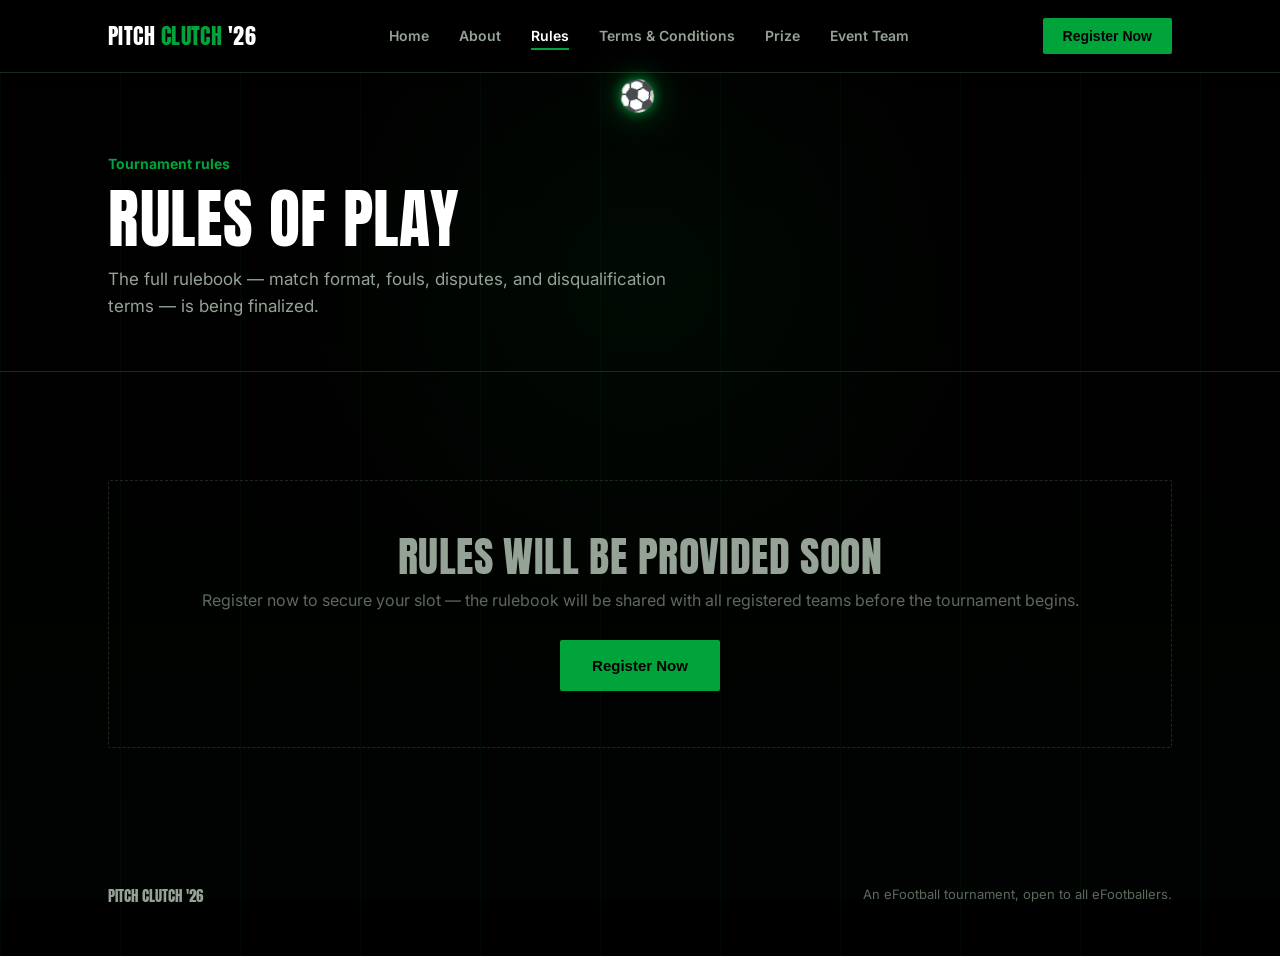
==== rules.html @ 17aa7e0b "Initial Pitch Clutch website" ====
<!DOCTYPE html>
<html lang="en">
<head>
<meta charset="UTF-8">
<meta name="viewport" content="width=device-width, initial-scale=1.0">
<title>Rules — Pitch Clutch '26</title>
<link rel="stylesheet" href="style.css">
</head>
<body>

<nav class="nav">
  <div class="nav-inner">
    <a href="index.html" class="logo">PITCH <span>CLUTCH</span> '26</a>
    <button class="nav-toggle" aria-label="Toggle menu"><span></span><span></span><span></span></button>
    <ul class="nav-links">
      <li><a href="index.html">Home</a></li>
      <li><a href="about.html">About</a></li>
      <li><a href="rules.html">Rules</a></li>
      <li><a href="terms.html">Terms &amp; Conditions</a></li>
      <li><a href="prize.html">Prize</a></li>
      <li><a href="team.html">Event Team</a></li>
    </ul>
    <a href="register.html"><button class="nav-cta">Register Now</button></a>
  </div>
</nav>

<header class="page-head">
  <div class="wrap">
    <div class="kicker">Tournament rules</div>
    <h1 class="display">Rules of play</h1>
    <p>The full rulebook — match format, fouls, disputes, and disqualification terms — is being finalized.</p>
  </div>
</header>

<section>
  <div class="wrap">
    <div class="soon">
      <div class="display">Rules will be provided soon</div>
      <p>Register now to secure your slot — the rulebook will be shared with all registered teams before the tournament begins.</p>
      <div style="margin-top:26px;">
        <a href="register.html"><button class="btn btn-primary">Register Now</button></a>
      </div>
    </div>
  </div>
</section>

<footer>
  <div class="wrap" style="display:flex;justify-content:space-between;flex-wrap:wrap;gap:12px;width:100%;">
    <div class="fdisplay">PITCH CLUTCH '26</div>
    <div>An eFootball tournament, open to all eFootballers.</div>
  </div>
</footer>

<script src="app.js"></script>
<script src="pitch-effects.js"></script>
</body>
</html>
---- style.css ----
@import url('https://fonts.googleapis.com/css2?family=Anton&family=Inter:wght@400;500;600;700;800&display=swap');

:root{
  --bg:#000000;
  --surface:#0a0d0a;
  --surface-2:#0f150f;
  --line:#1c2a1c;
  --primary:#00A43A;
  --primary-hover:#006B2B;
  --text:#FFFFFF;
  --text-muted:#95a396;
  --text-faint:#5b6a5c;
  --radius:2px;
}

*{box-sizing:border-box;margin:0;padding:0;}

html{scroll-behavior:smooth;}

body{
  background:var(--bg);
  color:var(--text);
  font-family:'Inter',sans-serif;
  line-height:1.6;
  overflow-x:hidden;
  background-image:
    repeating-linear-gradient(90deg, rgba(0,164,58,0.05) 0px, rgba(0,164,58,0.05) 1px, transparent 1px, transparent 120px);
}

a{color:inherit;text-decoration:none;}

img,svg{display:block;max-width:100%;}

.display{
  font-family:'Anton',sans-serif;
  font-weight:400;
  letter-spacing:0.01em;
  line-height:0.95;
}

/* ---------- layout helpers ---------- */
.wrap{
  max-width:1120px;
  margin:0 auto;
  padding:0 28px;
}

section{
  padding:88px 0;
  border-bottom:1px solid var(--line);
}

section:last-of-type{border-bottom:none;}

/* ---------- nav ---------- */
.nav{
  position:sticky;
  top:0;
  z-index:50;
  background:rgba(0,0,0,0.88);
  backdrop-filter:blur(10px);
  border-bottom:1px solid var(--line);
}

.nav-inner{
  max-width:1120px;
  margin:0 auto;
  padding:18px 28px;
  display:flex;
  align-items:center;
  justify-content:space-between;
  gap:24px;
}

.logo{
  font-family:'Anton',sans-serif;
  font-size:22px;
  letter-spacing:0.02em;
  white-space:nowrap;
}
.logo span{color:var(--primary);}

.nav-links{
  display:flex;
  align-items:center;
  gap:30px;
  list-style:none;
  font-size:14px;
  font-weight:600;
}

.nav-links a{
  color:var(--text-muted);
  transition:color .15s ease;
  position:relative;
  padding:4px 0;
}
.nav-links a:hover, .nav-links a.active{color:var(--text);}
.nav-links a.active::after{
  content:"";
  position:absolute;
  left:0;right:0;bottom:-2px;
  height:2px;
  background:var(--primary);
}

.nav-cta{
  background:var(--primary);
  color:#000;
  font-weight:800;
  font-size:14px;
  padding:10px 20px;
  border-radius:var(--radius);
  border:none;
  cursor:pointer;
  transition:background .15s ease;
}
.nav-cta:hover{background:var(--primary-hover);color:#fff;}

.nav-toggle{
  display:none;
  background:none;border:none;
  width:28px;height:20px;
  position:relative;
  cursor:pointer;
}
.nav-toggle span{
  position:absolute;left:0;right:0;height:2px;background:var(--text);
  transition:transform .2s ease, opacity .2s ease;
}
.nav-toggle span:nth-child(1){top:0;}
.nav-toggle span:nth-child(2){top:9px;}
.nav-toggle span:nth-child(3){top:18px;}

/* ---------- buttons ---------- */
.btn{
  display:inline-flex;
  align-items:center;
  gap:10px;
  padding:15px 30px;
  font-weight:800;
  font-size:15px;
  border-radius:var(--radius);
  border:2px solid transparent;
  cursor:pointer;
  transition:all .15s ease;
}
.btn-primary{background:var(--primary);color:#000;}
.btn-primary:hover{background:var(--primary-hover);color:#fff;transform:translateY(-2px);}
.btn-outline{background:transparent;color:var(--text);border-color:var(--line);}
.btn-outline:hover{border-color:var(--primary);color:var(--primary);}

/* ---------- hero ---------- */
.hero{
  padding:120px 0 90px;
  position:relative;
  border-bottom:1px solid var(--line);
}

.hero-eyebrow{
  color:var(--primary);
  font-weight:700;
  font-size:15px;
  margin-bottom:18px;
}

.hero h1{
  font-size:clamp(48px,9vw,108px);
  text-transform:uppercase;
}
.hero h1 .accent{color:var(--primary);}

.hero-sub{
  margin-top:22px;
  font-size:clamp(18px,2.4vw,24px);
  color:var(--text-muted);
  max-width:640px;
}

.hero-meta{
  display:flex;
  flex-wrap:wrap;
  gap:14px;
  margin-top:40px;
}

.pill{
  border:1px solid var(--line);
  background:var(--surface);
  padding:12px 18px;
  border-radius:100px;
  font-size:14px;
  font-weight:600;
  color:var(--text-muted);
  display:flex;
  align-items:center;
  gap:8px;
}
.pill strong{color:var(--text);font-weight:800;}
.pill.fee{border-color:rgba(0,164,58,0.4);color:var(--text);}

.hero-actions{
  display:flex;
  flex-wrap:wrap;
  gap:16px;
  margin-top:44px;
}

.hero-field{
  margin-top:56px;
  padding-top:30px;
  border-top:1px solid var(--line);
  color:var(--text-faint);
  font-size:14px;
  max-width:520px;
}

/* ---------- page header (non-home pages) ---------- */
.page-head{
  padding:80px 0 50px;
  border-bottom:1px solid var(--line);
}
.page-head .kicker{color:var(--primary);font-weight:700;font-size:14px;margin-bottom:14px;}
.page-head h1{font-size:clamp(38px,6vw,64px);text-transform:uppercase;}
.page-head p{margin-top:16px;color:var(--text-muted);max-width:600px;font-size:17px;}

/* ---------- generic content ---------- */
.section-head{margin-bottom:40px;}
.section-head .kicker{color:var(--primary);font-weight:700;font-size:14px;margin-bottom:12px;}
.section-head h2{font-size:clamp(30px,4.5vw,46px);text-transform:uppercase;max-width:640px;}

.lede{
  font-size:19px;
  color:var(--text-muted);
  max-width:680px;
}

.card{
  background:var(--surface);
  border:1px solid var(--line);
  border-radius:var(--radius);
  padding:28px;
}

.card-grid{
  display:grid;
  grid-template-columns:repeat(auto-fit,minmax(240px,1fr));
  gap:18px;
  margin-top:32px;
}

.stat-num{
  font-family:'Anton',sans-serif;
  font-size:44px;
  color:var(--primary);
}

/* ---------- coming soon block ---------- */
.soon{
  border:1px dashed var(--line);
  border-radius:var(--radius);
  padding:56px 32px;
  text-align:center;
  margin-top:20px;
}
.soon .display{font-size:clamp(28px,5vw,42px);text-transform:uppercase;color:var(--text-muted);}
.soon p{margin-top:12px;color:var(--text-faint);}

/* ---------- prize podium ---------- */
.podium{
  display:flex;
  align-items:flex-end;
  justify-content:center;
  gap:24px;
  margin-top:56px;
  flex-wrap:wrap;
}

.podium-item{
  width:220px;
  text-align:center;
}

.podium-amount{
  font-family:'Anton',sans-serif;
  font-size:38px;
  color:#000;
}

.podium-block{
  background:linear-gradient(180deg, var(--primary), var(--primary-hover));
  border-radius:var(--radius) var(--radius) 0 0;
  display:flex;
  align-items:center;
  justify-content:center;
  flex-direction:column;
  gap:6px;
  transform-origin:bottom;
  animation:rise 0.9s cubic-bezier(.2,.9,.3,1) both;
}

.podium-item.first .podium-block{height:220px;}
.podium-item.second .podium-block{height:150px;}
.podium-item.first .podium-block{animation-delay:.1s;}
.podium-item.second .podium-block{animation-delay:.25s;}

@keyframes rise{
  from{transform:scaleY(0);opacity:0;}
  to{transform:scaleY(1);opacity:1;}
}

.podium-rank{
  font-size:13px;
  font-weight:800;
  letter-spacing:0.05em;
  color:#000;
  opacity:0.7;
}

.podium-label{
  margin-top:16px;
  font-weight:700;
  color:var(--text);
}
.podium-sub{color:var(--text-faint);font-size:13px;margin-top:4px;}

@media (prefers-reduced-motion: reduce){
  .podium-block{animation:none;}
}

/* ---------- rules / terms list ---------- */
.numbered{
  list-style:none;
  counter-reset:item;
  margin-top:24px;
}
.numbered li{
  counter-increment:item;
  display:flex;
  gap:20px;
  padding:22px 0;
  border-top:1px solid var(--line);
}
.numbered li:last-child{border-bottom:1px solid var(--line);}
.numbered li::before{
  content:counter(item);
  font-family:'Anton',sans-serif;
  font-size:22px;
  color:var(--primary);
  min-width:36px;
}
.numbered li .body h3{font-size:16px;margin-bottom:6px;}
.numbered li .body p{color:var(--text-muted);font-size:15px;}

/* ---------- team ---------- */
.team-grid{
  display:grid;
  grid-template-columns:repeat(auto-fit,minmax(200px,1fr));
  gap:18px;
  margin-top:36px;
}
.team-card{
  background:var(--surface);
  border:1px solid var(--line);
  padding:26px 22px;
  border-radius:var(--radius);
}
.team-avatar{
  width:52px;height:52px;
  border-radius:50%;
  background:var(--surface-2);
  border:1px solid var(--line);
  display:flex;align-items:center;justify-content:center;
  font-family:'Anton',sans-serif;
  color:var(--primary);
  font-size:18px;
  margin-bottom:16px;
}
.team-card h3{font-size:17px;}
.team-card .role{color:var(--primary);font-size:13px;font-weight:700;margin-top:4px;}
.team-card .contact{color:var(--text-faint);font-size:13px;margin-top:10px;}

/* ---------- footer ---------- */
footer{
  padding:48px 0;
  color:var(--text-faint);
  font-size:13px;
  display:flex;
  justify-content:space-between;
  flex-wrap:wrap;
  gap:12px;
}
footer .fdisplay{
  font-family:'Anton',sans-serif;
  color:var(--text-muted);
  font-size:15px;
}

/* ---------- registration ---------- */
.auth-box{
  max-width:460px;
  margin:0 auto;
  background:var(--surface);
  border:1px solid var(--line);
  padding:44px 36px;
  border-radius:var(--radius);
  text-align:center;
}
.auth-box .display{font-size:26px;text-transform:uppercase;margin-bottom:10px;}
.auth-box p{color:var(--text-muted);font-size:15px;margin-bottom:28px;}

.google-btn{
  width:100%;
  display:flex;
  align-items:center;
  justify-content:center;
  gap:12px;
  background:#fff;
  color:#1f1f1f;
  font-weight:700;
  font-size:15px;
  padding:14px 20px;
  border-radius:var(--radius);
  border:none;
  cursor:pointer;
  transition:opacity .15s ease;
}
.google-btn:hover{opacity:0.88;}
.google-btn svg{width:20px;height:20px;}

.session-bar{
  max-width:760px;
  margin:0 auto 30px;
  display:flex;
  align-items:center;
  justify-content:space-between;
  background:var(--surface);
  border:1px solid var(--line);
  padding:14px 20px;
  border-radius:var(--radius);
  font-size:14px;
  color:var(--text-muted);
}
.session-bar b{color:var(--text);}
.link-btn{
  background:none;border:none;color:var(--primary);font-weight:700;cursor:pointer;font-size:14px;
}
.link-btn:hover{color:var(--primary-hover);text-decoration:underline;}

.form-wrap{max-width:760px;margin:0 auto;}

fieldset{
  border:1px solid var(--line);
  border-radius:var(--radius);
  padding:28px 24px 10px;
  margin-bottom:24px;
}
legend{
  font-family:'Anton',sans-serif;
  font-size:20px;
  color:var(--primary);
  padding:0 10px;
  text-transform:uppercase;
}

.field-row{
  display:grid;
  grid-template-columns:1fr 1fr;
  gap:18px;
}
@media (max-width:640px){.field-row{grid-template-columns:1fr;}}

.field{margin-bottom:20px;}
.field label{
  display:block;
  font-size:13px;
  font-weight:700;
  color:var(--text-muted);
  margin-bottom:8px;
}
.field input, .field select{
  width:100%;
  background:var(--surface-2);
  border:1px solid var(--line);
  color:var(--text);
  padding:13px 14px;
  border-radius:var(--radius);
  font-size:15px;
  font-family:'Inter',sans-serif;
}
.field input:focus, .field select:focus{
  outline:none;
  border-color:var(--primary);
}
.field .err{
  color:#ff6b6b;
  font-size:12px;
  margin-top:6px;
  display:none;
}
.field.invalid input{border-color:#ff6b6b;}
.field.invalid .err{display:block;}

.college-choice{
  display:flex;
  gap:10px;
  margin-bottom:14px;
  flex-wrap:wrap;
}
.college-opt{
  flex:1;
  min-width:140px;
  text-align:center;
  padding:12px;
  border:1px solid var(--line);
  border-radius:var(--radius);
  cursor:pointer;
  font-weight:700;
  color:var(--text-muted);
  font-size:14px;
  transition:all .15s ease;
}
.college-opt.active{
  border-color:var(--primary);
  color:var(--primary);
  background:rgba(0,164,58,0.08);
}

.submit-row{
  display:flex;
  align-items:center;
  gap:18px;
  margin-top:8px;
  flex-wrap:wrap;
}

.form-msg{
  font-size:14px;
  font-weight:600;
  min-height:20px;
}
.form-msg.ok{color:var(--primary);}
.form-msg.error{color:#ff6b6b;}

.success-box{
  max-width:520px;
  margin:0 auto;
  text-align:center;
  background:var(--surface);
  border:1px solid var(--primary);
  padding:50px 36px;
  border-radius:var(--radius);
}
.success-box .display{font-size:30px;color:var(--primary);text-transform:uppercase;}
.success-box p{color:var(--text-muted);margin-top:14px;}

/* ---------- responsive nav ---------- */
@media (max-width:860px){
  .nav-links{
    position:fixed;
    top:64px;left:0;right:0;
    background:#000;
    border-bottom:1px solid var(--line);
    flex-direction:column;
    align-items:flex-start;
    padding:20px 28px 28px;
    gap:18px;
    transform:translateY(-140%);
    transition:transform .25s ease;
  }
  .nav-links.open{transform:translateY(0);}
  .nav-toggle{display:block;}
  .nav-cta{display:none;}
}


/* ============================================================
   PITCH CLUTCH — DYNAMIC MATCH-DAY EFFECTS
   ============================================================ */

/* ---------- cinematic scroll atmosphere ---------- */
body::before{
  content:"";
  position:fixed;
  inset:0;
  pointer-events:none;
  z-index:1;
  background:
    radial-gradient(circle at 50% 30%, rgba(0,164,58,0.055), transparent 38%),
    linear-gradient(180deg, transparent 0%, rgba(0,164,58,0.018) 100%);
  mix-blend-mode:screen;
}

/* Keep real content above the atmospheric overlay */
.nav,
main,
header,
section,
footer{
  position:relative;
  z-index:2;
}

/* ---------- high-speed football / GOAL trail ---------- */
.scroll-football{
  position:fixed;
  left:0;
  top:0;
  width:44px;
  height:44px;
  display:flex;
  align-items:center;
  justify-content:center;
  z-index:9999;
  pointer-events:none;
  font-size:30px;
  line-height:1;
  filter:
    drop-shadow(0 0 7px rgba(255,255,255,.75))
    drop-shadow(0 0 15px rgba(0,164,58,.8));
  will-change:transform,opacity;
}

.scroll-football::before,
.scroll-football::after{
  content:"";
  position:absolute;
  right:26px;
  top:50%;
  height:3px;
  border-radius:999px;
  transform:translateY(-50%);
  transform-origin:right center;
  background:linear-gradient(90deg, transparent, rgba(255,255,255,.9), rgba(0,164,58,.65));
  filter:blur(1px);
}

.scroll-football::before{
  width:115px;
  opacity:.7;
}

.scroll-football::after{
  width:65px;
  height:7px;
  opacity:.22;
  filter:blur(5px);
}

.scroll-football.goal-shot{
  animation:footballShot 1.05s cubic-bezier(.16,.78,.24,1) forwards;
}

.scroll-football .goal-word{
  position:absolute;
  left:34px;
  top:50%;
  transform:translateY(-50%);
  font-family:'Anton',sans-serif;
  font-size:20px;
  letter-spacing:.18em;
  color:rgba(255,255,255,.34);
  white-space:nowrap;
  opacity:0;
  animation:goalFade 2s ease-out forwards;
  animation-delay:.12s;
  text-shadow:0 0 12px rgba(0,164,58,.22);
}

@keyframes footballShot{
  0%{
    opacity:0;
    transform:translate3d(-10vw, 30px, 0) scale(.45) rotate(-20deg);
  }
  8%{
    opacity:1;
  }
  72%{
    opacity:1;
  }
  100%{
    opacity:0;
    transform:translate3d(115vw, -100px, 0) scale(.82) rotate(760deg);
  }
}

.scroll-football.reverse{
  transform:scaleX(-1);
}

@keyframes goalFade{
  0%{
    opacity:0;
    transform:translate(0,-50%) scale(1.15);
    filter:blur(0);
  }
  25%{
    opacity:.35;
  }
  100%{
    opacity:0;
    transform:translate(30px,-50%) scale(.88);
    filter:blur(2px);
  }
}

/* ---------- prize podium enhancement ---------- */
.podium-item{
  position:relative;
  transition:transform .3s ease, filter .3s ease;
}

.podium-item:hover{
  transform:translateY(-8px);
}

.podium-item.first{
  animation:prizeFloat 2.8s ease-in-out infinite;
}

.podium-item.second{
  animation:prizeFloat 3.2s ease-in-out infinite .2s;
}

.podium-item.first:hover,
.podium-item.second:hover{
  animation-play-state:paused;
}

@keyframes prizeFloat{
  0%,100%{transform:translateY(0);}
  50%{transform:translateY(-7px);}
}

/* ---------- premium rotating shields ---------- */
.podium-item.first::before,
.podium-item.second::before{
  content:"";
  position:absolute;
  left:50%;
  top:-54px;
  width:54px;
  height:66px;
  transform:translateX(-50%);
  z-index:5;
  clip-path:polygon(
    10% 8%, 90% 8%,
    96% 25%, 90% 68%,
    50% 100%,
    10% 68%, 4% 25%
  );
  border:2px solid rgba(255,255,255,.65);
  box-shadow:
    0 0 14px rgba(255,255,255,.18),
    inset 0 0 12px rgba(255,255,255,.3);
  animation:shieldSpin 5s linear infinite;
  transform-style:preserve-3d;
}

.podium-item.first::before{
  background:
    linear-gradient(135deg,
      #fff7b0 0%,
      #f6c945 18%,
      #b67b00 42%,
      #ffe98a 58%,
      #c58b00 78%,
      #fff1a3 100%);
  box-shadow:
    0 0 10px rgba(246,201,69,.65),
    0 0 30px rgba(246,201,69,.25),
    inset 0 0 12px rgba(255,255,255,.45);
}

.podium-item.second::before{
  background:
    linear-gradient(135deg,
      #ffffff 0%,
      #d9d9d9 18%,
      #858585 43%,
      #f2f2f2 58%,
      #9c9c9c 80%,
      #ffffff 100%);
  box-shadow:
    0 0 10px rgba(220,220,220,.55),
    0 0 25px rgba(220,220,220,.2),
    inset 0 0 12px rgba(255,255,255,.5);
}

.podium-item.first::after,
.podium-item.second::after{
  position:absolute;
  left:50%;
  top:-43px;
  transform:translateX(-50%);
  z-index:6;
  font-family:'Anton',sans-serif;
  font-size:20px;
  font-weight:400;
  line-height:1;
  color:#111;
  text-shadow:0 1px 2px rgba(255,255,255,.6);
  pointer-events:none;
}

.podium-item.first::after{
  content:"1";
}

.podium-item.second::after{
  content:"2";
  color:#333;
}

@keyframes shieldSpin{
  0%{
    transform:translateX(-50%) rotateY(0deg) rotateZ(-2deg);
  }
  25%{
    transform:translateX(-50%) rotateY(90deg) rotateZ(2deg);
  }
  50%{
    transform:translateX(-50%) rotateY(180deg) rotateZ(-2deg);
  }
  75%{
    transform:translateX(-50%) rotateY(270deg) rotateZ(2deg);
  }
  100%{
    transform:translateX(-50%) rotateY(360deg) rotateZ(-2deg);
  }
}

/* Stronger first-prize visual hierarchy */
.podium-item.first .podium-block{
  box-shadow:
    0 -8px 30px rgba(246,201,69,.13),
    inset 0 1px 0 rgba(255,255,255,.25);
}

.podium-item.second .podium-block{
  background:linear-gradient(180deg,#d6d6d6,#777);
  box-shadow:
    0 -8px 25px rgba(220,220,220,.10),
    inset 0 1px 0 rgba(255,255,255,.3);
}

/* Keep prize text readable on metallic blocks */
.podium-item.second .podium-amount,
.podium-item.second .podium-rank{
  color:#111;
}

/* ---------- subtle card lift across the site ---------- */
.card,
.team-card,
.soon,
.auth-box,
.success-box{
  transition:
    transform .28s ease,
    border-color .28s ease,
    box-shadow .28s ease;
}

.card:hover,
.team-card:hover{
  transform:translateY(-5px);
  border-color:rgba(0,164,58,.42);
  box-shadow:0 12px 35px rgba(0,0,0,.35);
}

/* ---------- mobile tuning ---------- */
@media (max-width:640px){
  .scroll-football{
    font-size:24px;
    width:34px;
    height:34px;
  }

  .scroll-football .goal-word{
    font-size:15px;
    left:27px;
  }

  .scroll-football::before{
    width:75px;
  }

  .scroll-football::after{
    width:45px;
  }

  .podium-item.first::before,
  .podium-item.second::before{
    top:-45px;
    width:44px;
    height:54px;
  }

  .podium-item.first::after,
  .podium-item.second::after{
    top:-36px;
    font-size:16px;
  }
}

/* ---------- accessibility ---------- */
@media (prefers-reduced-motion:reduce){
  .scroll-football{
    display:none !important;
  }

  .podium-item.first,
  .podium-item.second,
  .podium-item.first::before,
  .podium-item.second::before{
    animation:none !important;
  }

  .card,
  .team-card,
  .podium-item{
    transition:none;
  }
}

/* ============================================================
   PITCH CLUTCH PAYMENT SECTION
   ============================================================ */

.payment-fieldset {
  margin-top: 35px;
}

.payment-box {
  background:
    linear-gradient(
      145deg,
      #070907,
      #0d120d
    );

  border: 1px solid rgba(0, 164, 58, 0.45);

  padding: 28px;

  position: relative;

  overflow: hidden;
}


.payment-box::before {
  content: "";

  position: absolute;

  width: 260px;
  height: 260px;

  right: -130px;
  top: -130px;

  border-radius: 50%;

  background:
    rgba(0, 164, 58, 0.08);

  pointer-events: none;
}


.payment-heading {
  font-family: "Anton", sans-serif;

  font-size: 30px;

  color: #ffffff;

  text-transform: uppercase;

  line-height: 1.1;
}


.payment-heading span {
  color: #00A43A;

  margin-left: 5px;
}


.payment-subtitle {
  color: #8d9b8e;

  font-size: 14px;

  margin-top: 8px;
}


.payment-content {
  display: grid;

  grid-template-columns:
    minmax(220px, 320px)
    1fr;

  gap: 30px;

  align-items: center;

  margin-top: 25px;
}


.payment-qr {
  background: #000000;

  padding: 10px;

  border: 2px solid #00A43A;

  border-radius: 4px;

  box-shadow:
    0 0 30px
    rgba(0, 164, 58, 0.18);
}


.payment-qr img {
  width: 100%;

  height: auto;

  display: block;
}


.payment-details {
  display: flex;

  flex-direction: column;

  gap: 15px;

  color: #9ba79c;

  font-size: 14px;

  line-height: 1.6;
}


.fee-display {
  border-left: 3px solid #00A43A;

  padding: 12px 16px;

  background:
    rgba(0, 164, 58, 0.07);
}


.fee-display small {
  display: block;

  color: #8d9b8e;

  font-size: 11px;

  letter-spacing: 1.5px;
}


.fee-display strong {
  display: block;

  color: #00A43A;

  font-family: "Anton", sans-serif;

  font-size: 42px;

  line-height: 1;

  margin-top: 5px;
}


.upi-id {
  color: #8d9b8e;

  font-size: 13px;
}


.upi-id strong {
  color: #ffffff;
}


.payment-upload {
  margin-top: 28px;

  padding: 20px;

  border: 1px dashed
    rgba(0, 164, 58, 0.55);

  background: #090d09;
}


.payment-upload label {
  display: block;

  color: #ffffff;

  font-size: 15px;

  font-weight: 800;

  margin-bottom: 8px;
}


.upload-description {
  color: #6f7c70;

  font-size: 12px;

  margin-bottom: 14px;
}


.payment-upload input[type="file"] {
  width: 100%;

  color: #9ba79c;

  background: #101510;

  border: 1px solid #1d2b1e;

  padding: 12px;

  border-radius: 2px;

  cursor: pointer;
}


.payment-upload input[type="file"]:focus {
  outline: none;

  border-color: #00A43A;
}


.file-name {
  margin-top: 9px;

  min-height: 18px;

  color: #00A43A;

  font-size: 12px;
}


/* ================= MOBILE ================= */

@media (max-width: 700px) {

  .payment-content {
    grid-template-columns: 1fr;
  }


  .payment-qr {
    max-width: 320px;

    margin: 0 auto;
  }


  .payment-box {
    padding: 20px 16px;
  }


  .payment-heading {
    font-size: 25px;
  }

}
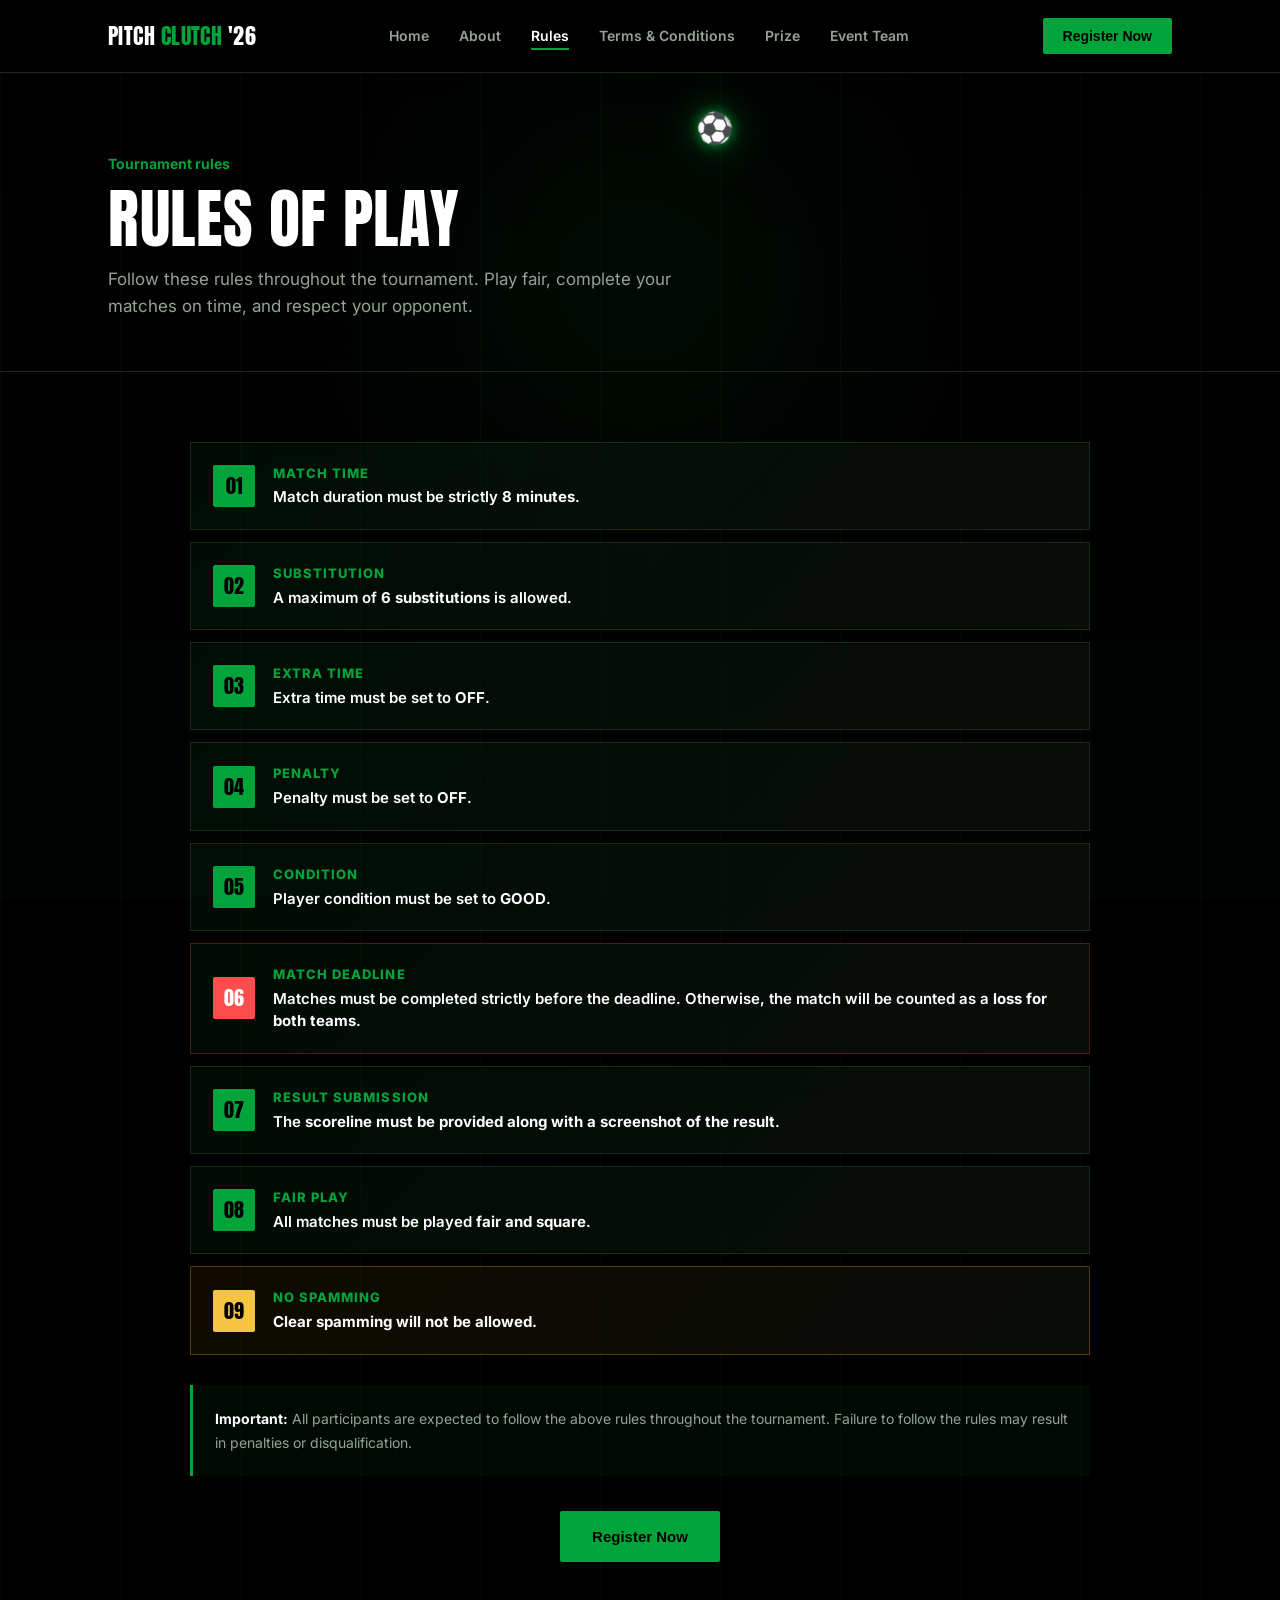
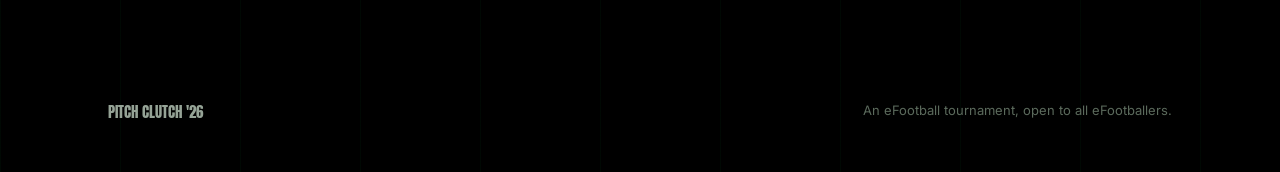
==== commit a4c1de6b: "updated rules" ====
--- a/rules.html
+++ b/rules.html
@@ -5,13 +5,189 @@
 <meta name="viewport" content="width=device-width, initial-scale=1.0">
 <title>Rules — Pitch Clutch '26</title>
 <link rel="stylesheet" href="style.css">
+
+<style>
+/* ============================================================
+   PITCH CLUTCH '26 — RULES PAGE
+   ============================================================ */
+
+.rules-section {
+  padding: 70px 0 90px;
+}
+
+.rules-container {
+  max-width: 900px;
+  margin: 0 auto;
+}
+
+.rules-list {
+  display: flex;
+  flex-direction: column;
+  gap: 12px;
+}
+
+.rule-card {
+  position: relative;
+  display: flex;
+  align-items: center;
+  gap: 18px;
+
+  background:
+    linear-gradient(
+      135deg,
+      rgba(0,164,58,0.07),
+      rgba(10,13,10,0.95)
+    );
+
+  border: 1px solid var(--line);
+  padding: 20px 22px;
+
+  transition:
+    transform .2s ease,
+    border-color .2s ease,
+    background .2s ease;
+}
+
+.rule-card:hover {
+  transform: translateX(5px);
+  border-color: rgba(0,164,58,.5);
+  background:
+    linear-gradient(
+      135deg,
+      rgba(0,164,58,0.12),
+      rgba(10,13,10,0.98)
+    );
+}
+
+.rule-number {
+  min-width: 42px;
+  height: 42px;
+
+  display: flex;
+  align-items: center;
+  justify-content: center;
+
+  background: var(--primary);
+  color: #000;
+
+  font-family: 'Anton', sans-serif;
+  font-size: 20px;
+
+  border-radius: 2px;
+}
+
+.rule-content {
+  flex: 1;
+}
+
+.rule-title {
+  font-size: 13px;
+  font-weight: 800;
+  letter-spacing: .08em;
+  color: var(--primary);
+  text-transform: uppercase;
+  margin-bottom: 3px;
+}
+
+.rule-text {
+  color: var(--text);
+  font-size: 15px;
+  font-weight: 600;
+  line-height: 1.5;
+}
+
+.rule-warning {
+  border-color: rgba(255,180,0,.28);
+  background:
+    linear-gradient(
+      135deg,
+      rgba(255,180,0,.06),
+      rgba(10,13,10,.95)
+    );
+}
+
+.rule-warning:hover {
+  border-color: rgba(255,180,0,.5);
+}
+
+.rule-warning .rule-number {
+  background: #f5c542;
+}
+
+.rule-important {
+  border-color: rgba(255,70,70,.28);
+}
+
+.rule-important .rule-number {
+  background: #ff4d4d;
+  color: #fff;
+}
+
+.rules-note {
+  margin-top: 30px;
+  padding: 22px;
+
+  border-left: 3px solid var(--primary);
+
+  background: rgba(0,164,58,.06);
+
+  color: var(--text-muted);
+  font-size: 14px;
+  line-height: 1.7;
+}
+
+.rules-note strong {
+  color: var(--text);
+}
+
+@media (max-width:640px) {
+
+  .rules-section {
+    padding: 50px 0 70px;
+  }
+
+  .rule-card {
+    align-items: flex-start;
+    gap: 14px;
+    padding: 17px;
+  }
+
+  .rule-number {
+    min-width: 36px;
+    height: 36px;
+    font-size: 17px;
+  }
+
+  .rule-title {
+    font-size: 11px;
+  }
+
+  .rule-text {
+    font-size: 14px;
+  }
+
+}
+</style>
 </head>
+
 <body>
 
 <nav class="nav">
   <div class="nav-inner">
-    <a href="index.html" class="logo">PITCH <span>CLUTCH</span> '26</a>
-    <button class="nav-toggle" aria-label="Toggle menu"><span></span><span></span><span></span></button>
+
+    <a href="index.html" class="logo">
+      PITCH <span>CLUTCH</span> '26
+    </a>
+
+    <button
+      class="nav-toggle"
+      aria-label="Toggle menu"
+      aria-expanded="false">
+      <span></span>
+      <span></span>
+      <span></span>
+    </button>
+
     <ul class="nav-links">
       <li><a href="index.html">Home</a></li>
       <li><a href="about.html">About</a></li>
@@ -20,38 +196,252 @@
       <li><a href="prize.html">Prize</a></li>
       <li><a href="team.html">Event Team</a></li>
     </ul>
-    <a href="register.html"><button class="nav-cta">Register Now</button></a>
+
+    <a href="register.html">
+      <button class="nav-cta">Register Now</button>
+    </a>
+
   </div>
 </nav>
 
+
 <header class="page-head">
   <div class="wrap">
+
     <div class="kicker">Tournament rules</div>
+
     <h1 class="display">Rules of play</h1>
-    <p>The full rulebook — match format, fouls, disputes, and disqualification terms — is being finalized.</p>
+
+    <p>
+      Follow these rules throughout the tournament.
+      Play fair, complete your matches on time, and respect your opponent.
+    </p>
+
   </div>
 </header>
 
-<section>
+
+<section class="rules-section">
+
   <div class="wrap">
-    <div class="soon">
-      <div class="display">Rules will be provided soon</div>
-      <p>Register now to secure your slot — the rulebook will be shared with all registered teams before the tournament begins.</p>
-      <div style="margin-top:26px;">
-        <a href="register.html"><button class="btn btn-primary">Register Now</button></a>
+
+    <div class="rules-container">
+
+      <div class="rules-list">
+
+        <!-- RULE 01 -->
+        <div class="rule-card">
+
+          <div class="rule-number">01</div>
+
+          <div class="rule-content">
+
+            <div class="rule-title">Match Time</div>
+
+            <div class="rule-text">
+              Match duration must be strictly <strong>8 minutes</strong>.
+            </div>
+
+          </div>
+
+        </div>
+
+
+        <!-- RULE 02 -->
+        <div class="rule-card">
+
+          <div class="rule-number">02</div>
+
+          <div class="rule-content">
+
+            <div class="rule-title">Substitution</div>
+
+            <div class="rule-text">
+              A maximum of <strong>6 substitutions</strong> is allowed.
+            </div>
+
+          </div>
+
+        </div>
+
+
+        <!-- RULE 03 -->
+        <div class="rule-card">
+
+          <div class="rule-number">03</div>
+
+          <div class="rule-content">
+
+            <div class="rule-title">Extra Time</div>
+
+            <div class="rule-text">
+              Extra time must be set to <strong>OFF</strong>.
+            </div>
+
+          </div>
+
+        </div>
+
+
+        <!-- RULE 04 -->
+        <div class="rule-card">
+
+          <div class="rule-number">04</div>
+
+          <div class="rule-content">
+
+            <div class="rule-title">Penalty</div>
+
+            <div class="rule-text">
+              Penalty must be set to <strong>OFF</strong>.
+            </div>
+
+          </div>
+
+        </div>
+
+
+        <!-- RULE 05 -->
+        <div class="rule-card">
+
+          <div class="rule-number">05</div>
+
+          <div class="rule-content">
+
+            <div class="rule-title">Condition</div>
+
+            <div class="rule-text">
+              Player condition must be set to <strong>GOOD</strong>.
+            </div>
+
+          </div>
+
+        </div>
+
+
+        <!-- RULE 06 -->
+        <div class="rule-card rule-important">
+
+          <div class="rule-number">06</div>
+
+          <div class="rule-content">
+
+            <div class="rule-title">Match Deadline</div>
+
+            <div class="rule-text">
+              Matches must be completed strictly before the deadline.
+              Otherwise, the match will be counted as a
+              <strong>loss for both teams</strong>.
+            </div>
+
+          </div>
+
+        </div>
+
+
+        <!-- RULE 07 -->
+        <div class="rule-card">
+
+          <div class="rule-number">07</div>
+
+          <div class="rule-content">
+
+            <div class="rule-title">Result Submission</div>
+
+            <div class="rule-text">
+              The <strong>scoreline must be provided along with a screenshot
+              of the result</strong>.
+            </div>
+
+          </div>
+
+        </div>
+
+
+        <!-- RULE 08 -->
+        <div class="rule-card">
+
+          <div class="rule-number">08</div>
+
+          <div class="rule-content">
+
+            <div class="rule-title">Fair Play</div>
+
+            <div class="rule-text">
+              All matches must be played <strong>fair and square</strong>.
+            </div>
+
+          </div>
+
+        </div>
+
+
+        <!-- RULE 09 -->
+        <div class="rule-card rule-warning">
+
+          <div class="rule-number">09</div>
+
+          <div class="rule-content">
+
+            <div class="rule-title">No Spamming</div>
+
+            <div class="rule-text">
+              <strong>Clear spamming will not be allowed.</strong>
+            </div>
+
+          </div>
+
+        </div>
+
       </div>
+
+
+      <div class="rules-note">
+        <strong>Important:</strong>
+        All participants are expected to follow the above rules throughout
+        the tournament. Failure to follow the rules may result in penalties
+        or disqualification.
+      </div>
+
+
+      <div style="text-align:center;margin-top:35px;">
+
+        <a href="register.html">
+          <button class="btn btn-primary">
+            Register Now
+          </button>
+        </a>
+
+      </div>
+
     </div>
+
   </div>
+
 </section>
 
+
 <footer>
-  <div class="wrap" style="display:flex;justify-content:space-between;flex-wrap:wrap;gap:12px;width:100%;">
-    <div class="fdisplay">PITCH CLUTCH '26</div>
-    <div>An eFootball tournament, open to all eFootballers.</div>
+
+  <div
+    class="wrap"
+    style="display:flex;justify-content:space-between;flex-wrap:wrap;gap:12px;width:100%;">
+
+    <div class="fdisplay">
+      PITCH CLUTCH '26
+    </div>
+
+    <div>
+      An eFootball tournament, open to all eFootballers.
+    </div>
+
   </div>
+
 </footer>
+
 
 <script src="app.js"></script>
 <script src="pitch-effects.js"></script>
+
 </body>
-</html>
+</html>
